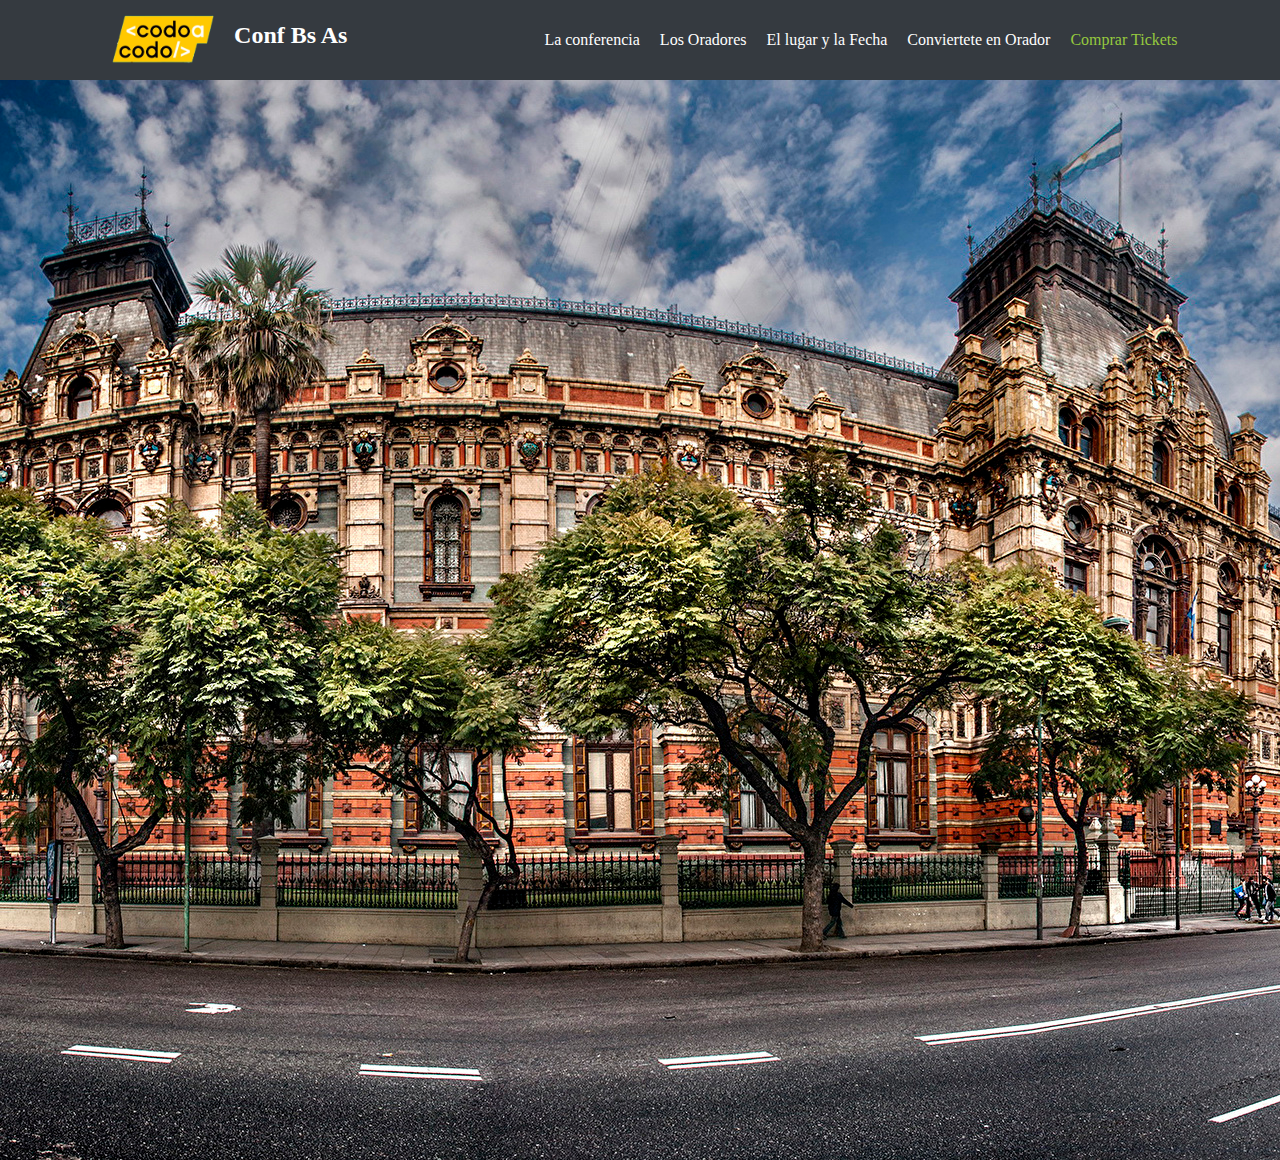
==== index.html @ 795904db "first commit" ====
<!DOCTYPE html>
<html lang="en">
<head>
    <meta charset="UTF-8">
    <meta http-equiv="X-UA-Compatible" content="IE=edge">
    <meta name="viewport" content="width=device-width, initial-scale=1.0">
    <link rel="stylesheet" href="style.css">
    <title>Codo a Codo</title>
</head>
<body>
    <header>
        <div class="logo">
            <img src="/img/codoacodo.png" alt="codoacodo">
            <h2>Conf Bs As</h2>
        </div>
        <nav class="nav">
            <a href="#">La conferencia</a>
            <a href="#">Los Oradores</a>
            <a href="#">El lugar y la Fecha</a>
            <a href="#">Conviertete en Orador</a>
            <a class="comprarT" href="comprarTickets.html">Comprar Tickets</a>
        </nav>
    </header>

    <main>
         
        <img src="/img/ba1.jpg" alt="">

        <div class="oradores">
            
        </div>
        <div class="imagenes">
            
        </div>
        <div class="formulario">
            
        </div>
    </main>


</body>
</html>
---- style.css ----
:root{
    --bgheader: #353a40;
    --blanco : #ffffff;
    --verde : #96c93e;
    --footer : #1c3846;
    --javaScript: #ffc106;
    --react : #17a2b9;
    --Startups: #dc3544;
}

*{
    padding: 0;
    margin: 0;
    box-sizing: border-box;
}

header{
    background-color: var(--bgheader);
    height: 80px;
    display: flex;
    justify-content: space-around;
    align-items: center;
}

.logo{
    display: flex;
    align-items: center;
    & img{
        height: 80px;
    }
    & h2{
        color: var(--blanco);
        height: 4em;
        padding-top: 30px;
    }
}

.nav{
    & a{
        padding: 0 8px;
        color: #ffffff;
        text-decoration: none;
    }

    .comprarT{
        color: var(--verde);
    }
}

main{
    display: grid;
    grid-template-rows: repeat(2fr 2);
}

.conferencia{
    background-image:url(/img/ba1.jpg);
}
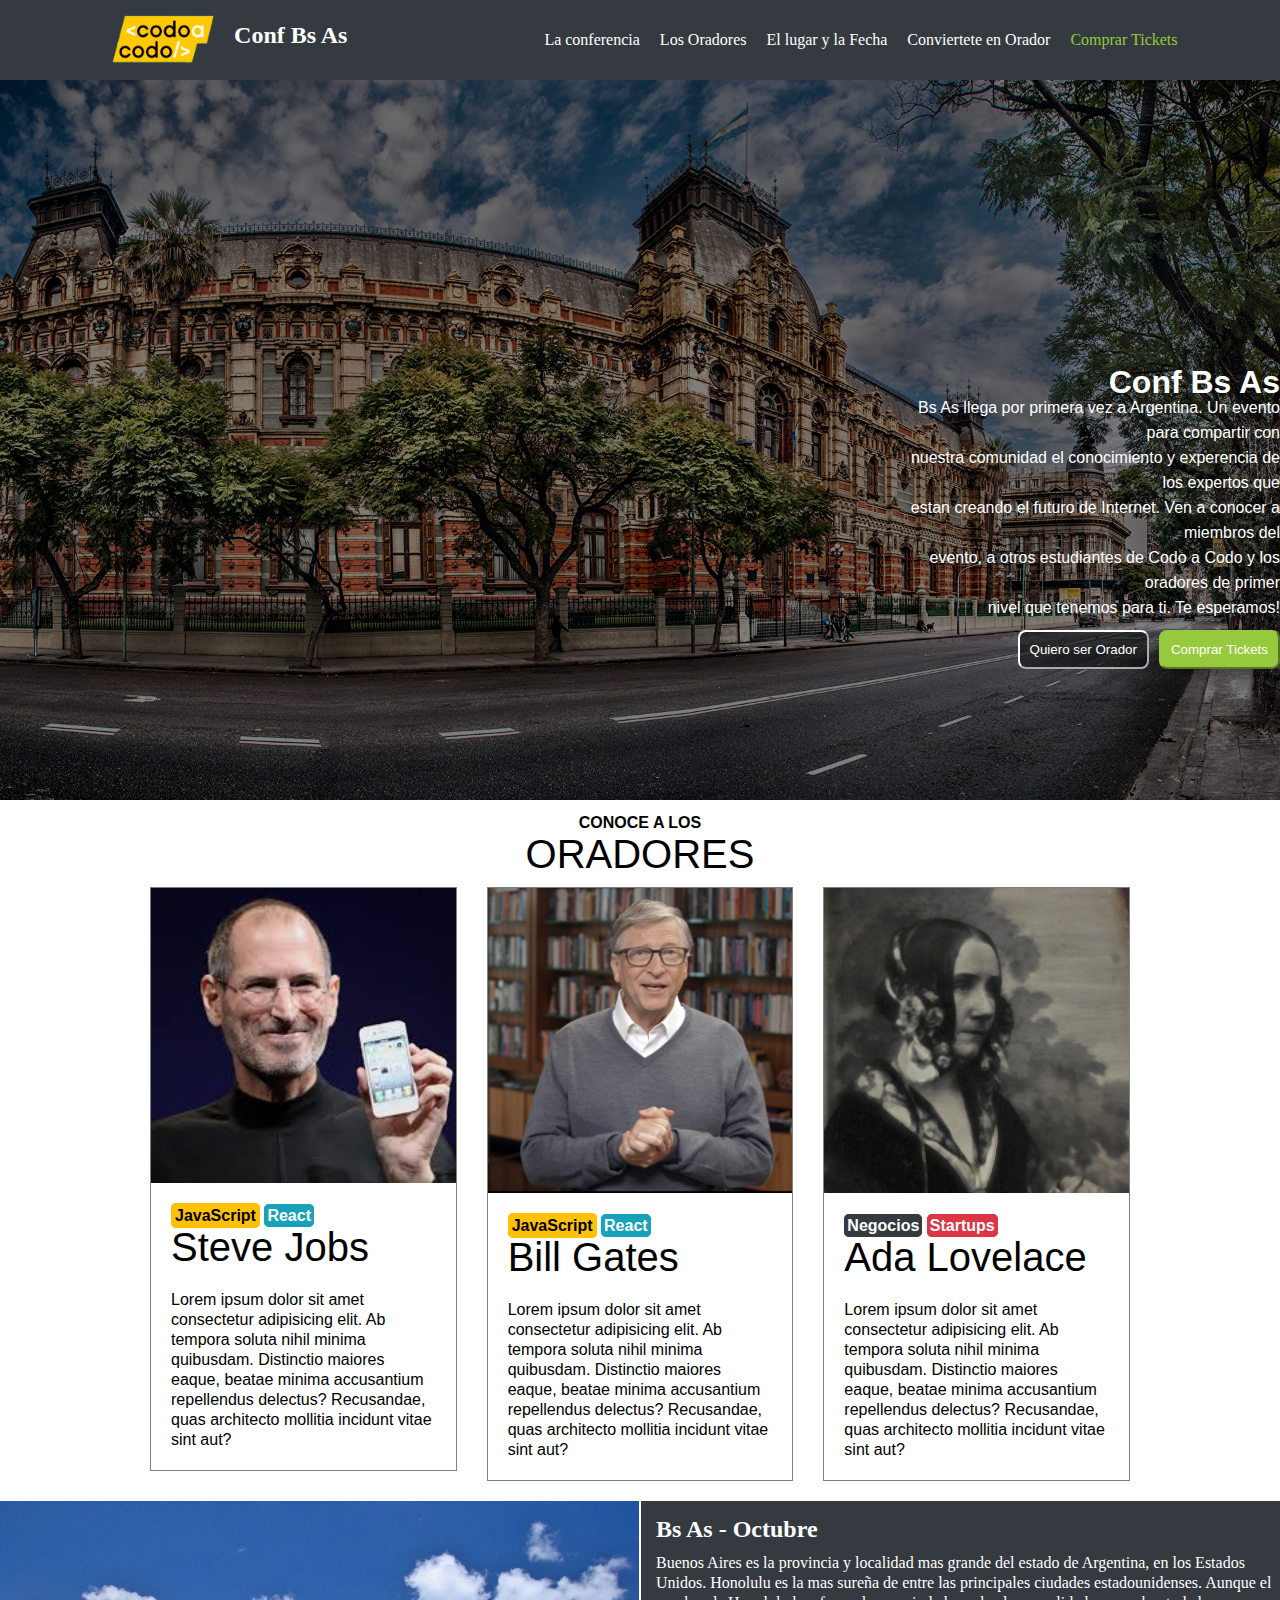
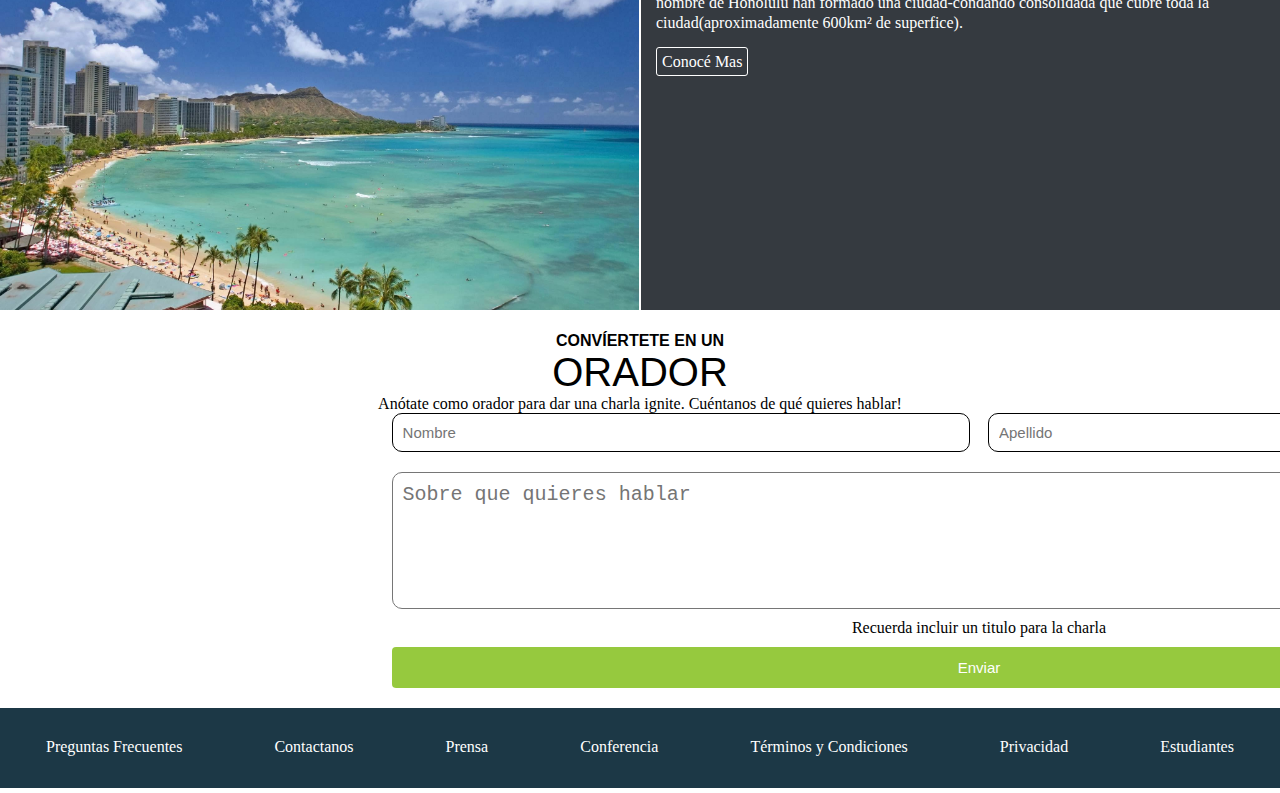
==== commit df631978: "Add files via upload" ====
--- a/index.html
+++ b/index.html
@@ -1,42 +1,142 @@
-<!DOCTYPE html>
-<html lang="en">
-<head>
-    <meta charset="UTF-8">
-    <meta http-equiv="X-UA-Compatible" content="IE=edge">
-    <meta name="viewport" content="width=device-width, initial-scale=1.0">
-    <link rel="stylesheet" href="style.css">
-    <title>Codo a Codo</title>
-</head>
-<body>
-    <header>
-        <div class="logo">
-            <img src="/img/codoacodo.png" alt="codoacodo">
-            <h2>Conf Bs As</h2>
-        </div>
-        <nav class="nav">
-            <a href="#">La conferencia</a>
-            <a href="#">Los Oradores</a>
-            <a href="#">El lugar y la Fecha</a>
-            <a href="#">Conviertete en Orador</a>
-            <a class="comprarT" href="comprarTickets.html">Comprar Tickets</a>
-        </nav>
-    </header>
-
-    <main>
-         
-        <img src="/img/ba1.jpg" alt="">
-
-        <div class="oradores">
-            
-        </div>
-        <div class="imagenes">
-            
-        </div>
-        <div class="formulario">
-            
-        </div>
-    </main>
-
-
-</body>
+<!DOCTYPE html>
+<html lang="en">
+<head>
+    <meta charset="UTF-8">
+    <meta http-equiv="X-UA-Compatible" content="IE=edge">
+    <meta name="viewport" content="width=device-width, initial-scale=1.0">
+    <link rel="stylesheet" href="style.css">
+    <title>Codo a Codo</title>
+</head>
+<body>
+    <header>
+        <div class="logo">
+            <img src="./img/codoacodo.png" alt="codoacodo">
+            <h2>Conf Bs As</h2>
+        </div>
+        <nav class="nav">
+            <a href="#">La conferencia</a>
+            <a href="#">Los Oradores</a>
+            <a href="#">El lugar y la Fecha</a>
+            <a href="#">Conviertete en Orador</a>
+            <a class="comprarT" href="comprarTickets.html">Comprar Tickets</a>
+        </nav>
+    </header>
+
+    <main> 
+        <section>
+            <img src="./img/ba1.jpg" alt="">
+        <div class="sobreImagen">
+            <h1>Conf Bs As</h1>
+            <p>Bs As llega por primera vez a Argentina. Un evento para compartir con</p> 
+            <p>nuestra comunidad el conocimiento y experencia de los expertos que </p> 
+            <P>estan creando el futuro de Internet. Ven a conocer a miembros del </p> 
+            <P>evento, a otros estudiantes de Codo a Codo y los oradores de primer </p>
+            <p>nivel que tenemos para ti. Te esperamos!</p>
+            <div class="botones">
+                <a href="#convert">
+                    <button class="boton-trans">Quiero ser Orador</button>
+                </a>
+                <a href="./pages/ticktes.html">
+                    <button class="boton">Comprar Tickets</button>
+                </a>
+            </div>   
+        </div>
+        </section>
+    
+        <div class="oradores">
+            <h4>CONOCE A LOS</h4>
+            <h2>ORADORES</h2>
+            <div class="oradores-cadaUno">
+                <div class="steve">
+                    <div class="contenido-oradores">
+                        <img src="./img/steve.jpg" alt="steve">
+                            <div class="titulo">
+                                <a class="java" href="">JavaScript</a>
+                                <a class="react" href="">React</a>
+                                <h2>Steve Jobs</h2>
+                            </div>
+                        <p>Lorem ipsum dolor sit amet consectetur adipisicing elit. Ab tempora soluta nihil minima quibusdam. Distinctio maiores eaque, beatae minima accusantium repellendus delectus? Recusandae, quas architecto mollitia incidunt vitae sint aut?</p>
+                    </div>
+                </div>
+                <div class="bill">
+                    <div class="contenido-oradores">
+                        <img src="./img/bill.jpg" alt="bill">                       
+                            <div class="titulo"> 
+                                <a class="java" href="">JavaScript</a>
+                                <a class="react" href="">React</a>
+                                <h2>Bill Gates</h2>
+                            </div>
+                        <p>Lorem ipsum dolor sit amet consectetur adipisicing elit. Ab tempora soluta nihil minima quibusdam. Distinctio maiores eaque, beatae minima accusantium repellendus delectus? Recusandae, quas architecto mollitia incidunt vitae sint aut?</p>
+                    </div>
+                </div>
+                <div class="ada">
+                    <div class="contenido-oradores">
+                        <img src="./img/ada.jpeg" alt="ada">
+                            <div class="titulo">   
+                                <a class="negocios" href="">Negocios</a>
+                                <a class="startups" href="">Startups</a>
+                                <h2>Ada Lovelace</h2>
+                            </div>     
+                        <p>Lorem ipsum dolor sit amet consectetur adipisicing elit. Ab tempora soluta nihil minima quibusdam. Distinctio maiores eaque, beatae minima accusantium repellendus delectus? Recusandae, quas architecto mollitia incidunt vitae sint aut?</p>
+                    </div>
+                </div>
+            </div>
+        </div>
+        <div class="imagenes">
+            <div>
+            <img src="./img/honolulu.jpg" alt="">
+            </div>
+            <div class="Buenos-Aires">
+                <h2>Bs As - Octubre</h2>
+                <p>Buenos Aires es la provincia y localidad mas grande del estado de Argentina, en los Estados
+                    Unidos. Honolulu es la mas sureña de entre las principales ciudades estadounidenses. Aunque el nombre de Honolulu
+                    han formado una ciudad-condando consolidada que cubre toda la ciudad(aproximadamente 600km² de superfice).
+                </p>
+                <a class="BuenosAires-Boton" href="">
+                   Conocé Mas        
+                </a>
+            </div>
+
+        </div>
+        <div class="formulario" >
+            <div class="oradores">
+                <h4>CONVÍERTETE EN UN</h4>
+                <h2>ORADOR</h2>
+            </div>
+            <p class="formulario-p">Anótate como orador para dar una charla ignite. Cuéntanos de qué quieres hablar!</p>
+            <div class="formularioContenido">
+            <form action="" method="post">
+                
+                
+                    
+                    <label for="nombre" class="nombre"></label>
+                    <label class="apellido" for="apellido"></label>
+                <div class="formularioDatos">
+                    <input type="text" id="nombre" name="nombre" placeholder="Nombre" required>
+                    <input type="text" id="apellido" name="apellido" placeholder="Apellido" required>
+                    
+                </div>
+                <div class="mensaje">
+                    <label for="mensaje"></label>
+                    <textarea id="mensaje" name="mensaje" rows="5" cols="160" placeholder="Sobre que quieres hablar" required></textarea>
+                </div>
+                    <p>Recuerda incluir un titulo para la charla</p>
+                    <input class="botonFormulario" type="submit" value="Enviar" class>
+            </form>
+            </div>
+        </div> 
+    </main>
+
+    <footer>
+        <a href="">Preguntas Frecuentes</a>
+        <a href="">Contactanos</a>
+        <a href="">Prensa</a>
+        <a href="">Conferencia</a>
+        <a href="">Términos y Condiciones</a>
+        <a href="">Privacidad</a>
+        <a href="">Estudiantes</a>
+    </footer>
+
+
+</body>
 </html>--- a/style.css
+++ b/style.css
@@ -1,57 +1,298 @@
-:root{
-    --bgheader: #353a40;
-    --blanco : #ffffff;
-    --verde : #96c93e;
-    --footer : #1c3846;
-    --javaScript: #ffc106;
-    --react : #17a2b9;
-    --Startups: #dc3544;
-}
-
-*{
-    padding: 0;
-    margin: 0;
-    box-sizing: border-box;
-}
-
-header{
-    background-color: var(--bgheader);
-    height: 80px;
-    display: flex;
-    justify-content: space-around;
-    align-items: center;
-}
-
-.logo{
-    display: flex;
-    align-items: center;
-    & img{
-        height: 80px;
-    }
-    & h2{
-        color: var(--blanco);
-        height: 4em;
-        padding-top: 30px;
-    }
-}
-
-.nav{
-    & a{
-        padding: 0 8px;
-        color: #ffffff;
-        text-decoration: none;
-    }
-
-    .comprarT{
-        color: var(--verde);
-    }
-}
-
-main{
-    display: grid;
-    grid-template-rows: repeat(2fr 2);
-}
-
-.conferencia{
-    background-image:url(/img/ba1.jpg);
-}+:root{
+    --bgheader: #353a40;
+    --blanco : #ffffff;
+    --verde : #96c93e;
+    --footer : #1c3846;
+    --javaScript: #ffc106;
+    --react : #17a2b9;
+    --Startups: #dc3544;
+}
+
+*{
+    padding: 0;
+    margin: 0;
+    box-sizing: border-box;
+}
+
+
+
+header{
+    background-color: var(--bgheader);
+    height: 80px;
+    display: flex;
+    justify-content: space-around;
+    align-items: center;
+    position: sticky;
+    top: 0;
+    z-index: 10;
+}
+
+.logo{
+    display: flex;
+    align-items: center;
+    & img{
+        height: 80px;
+    }
+    & h2{
+        color: var(--blanco);
+        height: 4em;
+        padding-top: 30px;
+    }
+}
+
+.nav{
+    & a{
+        padding: 0 8px;
+        color: #ffffff;
+        text-decoration: none;
+    }
+
+    .comprarT{
+        color: var(--verde);
+    }
+}
+
+main{
+    & img{
+        width: 100%;
+    }
+    &.contenedor{
+        display: grid;
+        grid-template-columns: repeat(3, 1fr);
+    }
+    & section{
+        & img{
+            filter: brightness(0.5);
+        }
+        position: relative;
+        display: inline-block;
+    }
+    & a{
+        text-decoration: none;
+    }
+    
+}
+
+.sobreImagen{
+    font-family: Arial, Helvetica, sans-serif;
+    text-align: right;
+    line-height: 25px;
+    position: absolute;
+    top: 40%;
+    left: 70%;
+    color: var(--blanco);
+}
+
+.botones{
+    display: flex;
+    justify-content: flex-end;
+    margin-top: 10px;
+    gap: 10px;
+}
+
+.boton{
+    color: var(--blanco);
+    background-color: var(--verde);
+    border-color: var(--verde);
+    padding: 10px;
+    border-radius: 8px;
+}
+.boton-trans{
+    color: var(--blanco);
+    border-color: var(--blanco);
+    padding: 10px;
+    border-radius: 8px;
+    background-color: rgba(0, 0, 0, 0.5);
+}
+.oradores{
+    font-weight: lighter;
+    text-align: center;
+    font-family: sans-serif;
+    & h2{
+        font-size: 40px;
+        
+        font-weight:bolder;
+        
+    }
+    margin-top: 10px;
+}
+
+.oradores-cadaUno{
+    margin-top: 10px;
+    margin-right: 150px;
+    margin-left: 150px;
+    display: grid;
+    grid-template-columns: repeat(3, 1fr);
+    gap: 30px;
+    text-align: center;
+}
+
+.contenido-oradores{
+    border: 0.1px solid gray;
+    text-align: left;
+    & p{
+        margin: 20px;
+        line-height: 20px;
+    }
+}
+
+
+
+.titulo{
+    margin: 20px;
+}
+
+.java{
+    border: 1px solid var(--javaScript);
+    border-radius: 5px;
+    color: black;
+    background-color: var(--javaScript);
+    font-weight: bold;
+    padding: 3px;
+}
+
+.react{
+    border: 1px solid var(--react);
+    border-radius: 5px;
+    color: var(--blanco);
+    background-color: var(--react);
+    font-weight: bold;
+    padding: 2px;
+}
+
+.negocios{
+    border: 1px solid var(--bgheader);
+    border-radius: 5px;
+    color: var(--blanco);
+    background-color: var(--bgheader);
+    font-weight: bold;
+    padding: 2px;
+}
+.startups{
+    border: 1px solid var(--Startups);
+    border-radius: 5px;
+    color: var(--blanco);
+    background-color: var(--Startups);
+    font-weight: bold;
+    padding: 2px;
+}
+.conferencia{
+    background-image:url(/img/ba1.jpg);
+}
+
+.imagenes{
+    margin-top: 20px;
+    margin-bottom: 100px;
+    display: grid;
+    grid-template-columns: repeat(2,1fr);
+    gap: 2px;
+    color: var(--blanco);  
+    &
+    img{
+        height: 100%;
+    }
+}
+
+.Buenos-Aires{
+    background-color: var(--bgheader); 
+    padding-left: 15px;
+    padding-top: 15px;
+    & p{
+        line-height: 20px;
+        margin-top: 10px;
+        margin-bottom: 20px;
+    }
+}
+
+.BuenosAires-Boton{
+    border: 1px solid white;
+    border-radius: 3px;
+    color: white;
+    padding: 5px;
+}
+
+.formulario{
+    margin-top: -78px;
+    text-align: center;
+}
+
+.formulario-p{
+    text-align: center;
+}
+
+.formularioContenido{
+    
+display: grid;
+    
+grid-template-rows: repeat(1,1fr);
+    
+grid-template-columns: repeat(1,1fr);
+    
+align-content: stretch;
+    
+align-items: center;
+    
+justify-items: center;
+}   
+
+form{
+    width: 60%;
+}
+
+.formularioDatos{
+    display: flex;
+    column-gap: 18px;
+    justify-content: center;
+    align-content: stretch;
+    flex-direction: row;
+    margin-bottom: 10px;
+    width: 100%;
+    
+}
+
+input{
+    width: 50%;
+    border-radius: 10px; /* Ajusta el valor según el redondeo deseado */
+    padding: 10px; /* Añade un espacio interno para que el contenido no toque los bordes redondeados */
+    border: 1px solid black ;
+    font-size: 15px;
+}
+
+.botonFormulario{
+    color: var(--blanco);
+    background-color: var(--verde);
+    border: none;
+    border-radius: 4px;
+    padding: 12px;
+    width: 100%;
+    margin-top: 10px;
+}
+
+.mensaje{
+    display: flex;
+    justify-content: center;
+    border-radius: 10px;
+    
+}
+
+textarea{
+    border-radius: 10px; /* Ajusta el valor según el redondeo deseado */
+    padding: 10px; /* Añade un espacio interno para que el contenido no toque los bordes redondeados */
+    font-size: 20px;
+    margin-top: 10px;
+    margin-bottom: 10px;
+}
+
+footer{
+    height: 80px;
+    margin-top: 20px;
+    padding-top: 20px;
+    background-color: var(--footer);
+    display: flex;
+    justify-content: space-around;
+    & a{
+        margin-top: 10px;
+        color: var(--blanco);
+        text-decoration: none;
+    }
+}
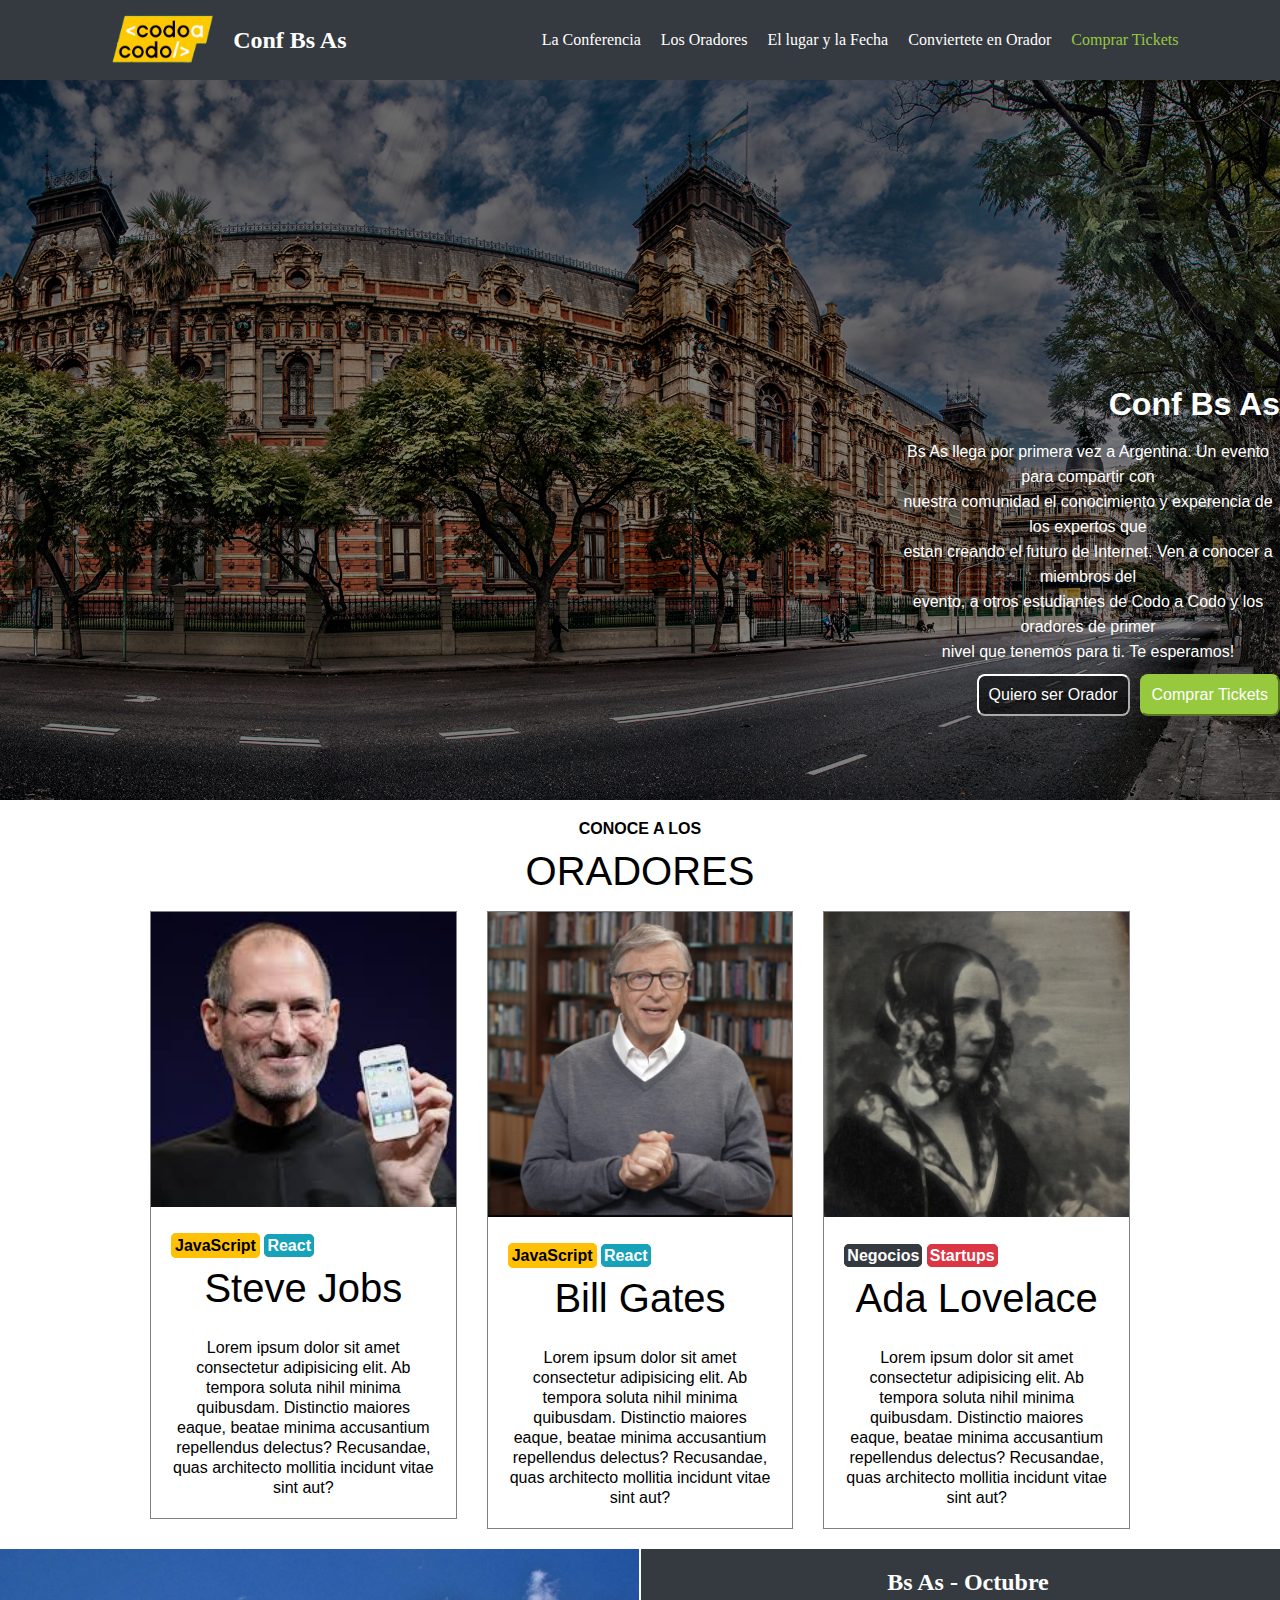
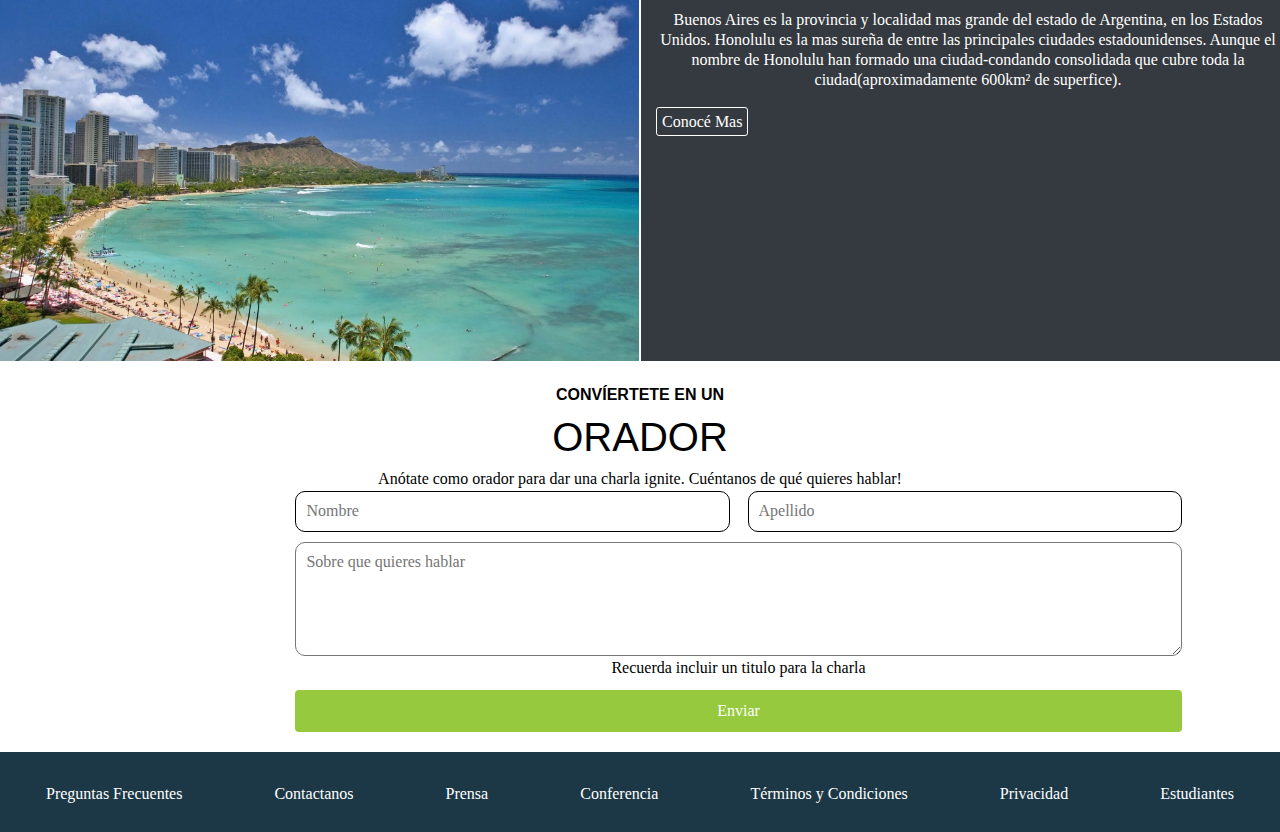
==== commit c91701eb: "Add files via upload" ====
--- a/index.html
+++ b/index.html
@@ -5,6 +5,7 @@
     <meta http-equiv="X-UA-Compatible" content="IE=edge">
     <meta name="viewport" content="width=device-width, initial-scale=1.0">
     <link rel="stylesheet" href="style.css">
+    <link rel="stylesheet" href="normalize.css">
     <title>Codo a Codo</title>
 </head>
 <body>
@@ -14,7 +15,7 @@
             <h2>Conf Bs As</h2>
         </div>
         <nav class="nav">
-            <a href="#">La conferencia</a>
+            <a href="#">La Conferencia</a>
             <a href="#">Los Oradores</a>
             <a href="#">El lugar y la Fecha</a>
             <a href="#">Conviertete en Orador</a>
@@ -139,4 +140,4 @@
 
 
 </body>
-</html>+</html>
--- a/style.css
+++ b/style.css
@@ -14,6 +14,18 @@
     box-sizing: border-box;
 }
 
+html {
+    box-sizing: border-box;
+    font-size: 62.5%;
+  }
+  *, *:before, *:after {
+    box-sizing: inherit;
+  }
+
+body{
+    font-size: 1.6rem;
+    line-height: 1.5;
+}
 
 
 header{
@@ -296,3 +308,126 @@
         text-decoration: none;
     }
 }
+
+.contenedor-tickets{
+    max-width: 80rem;
+    margin: 0 auto;
+    align-items: center;
+}
+
+.oferta{
+    margin: auto;
+    display: flex;
+    justify-content: center;
+    gap: 1rem;
+}
+
+.tipo{
+    margin-top: 2rem;
+    padding: 1rem;
+    border: 0.1rem solid var(--react);
+    & p,h3{
+        margin-bottom: 1.5rem;
+    }
+}
+
+.tipoDos{
+    margin-top: 2rem;
+    border: 0.1rem solid var(--javaScript);
+    padding: 1rem;
+    & p,h3{
+        margin-bottom: 1.5rem;
+    }
+}
+
+.datos{
+    display: flex;
+    column-gap: 8px;
+    width: 125%;
+    margin-bottom: 10px;
+}
+
+.Correo{
+    width: 120%;
+}
+
+.nombres{
+    display: flex;
+    justify-content: start;
+}
+
+.cantidad{
+    display: flex;
+    flex-direction: column;
+    align-items: flex-start;
+    width: 100%;
+
+}
+.categoria{
+    display: flex;
+    flex-direction: column;
+    align-items: flex-start;
+    width: 100%;
+}
+
+.formularioCantidad{
+    display: flex;
+    column-gap: 2rem;
+    & input{
+        width: 100%;
+    }
+}
+
+.script{
+    background-color: #17a2b9;
+    text-align: start;
+    margin-left: 9rem;
+    width: 62%;
+    border: solid 1px #17a2b9;
+    border-radius: 0.5rem;
+}
+
+#selector{
+    border-radius: 1rem;
+    padding: 1rem;
+    width: 100%;
+    
+}
+
+p,h2,h3{
+    text-align: center;
+}
+
+.formularioComprar{
+    display: flex;
+    flex-direction: column;
+    align-items: center;
+    justify-content: center;
+
+}
+
+.boton-comprar{
+    display: flex;
+    justify-content: space-around;
+    column-gap: 2rem;
+    padding: 1rem;
+    width: 100%;
+}
+
+.boton-click{
+    background-color: var(--verde);
+    color: var(--blanco);
+    border: solid 1px var(--verde);
+    border-radius: 0.5rem;
+    font-size: 2rem;
+    padding: 0.5rem 10rem;
+    font-weight: 800;
+}
+
+.boton-click:hover{
+    cursor: pointer;
+}
+
+#Fecha,#Oradores,#Conferencia{
+    color: gray;
+}